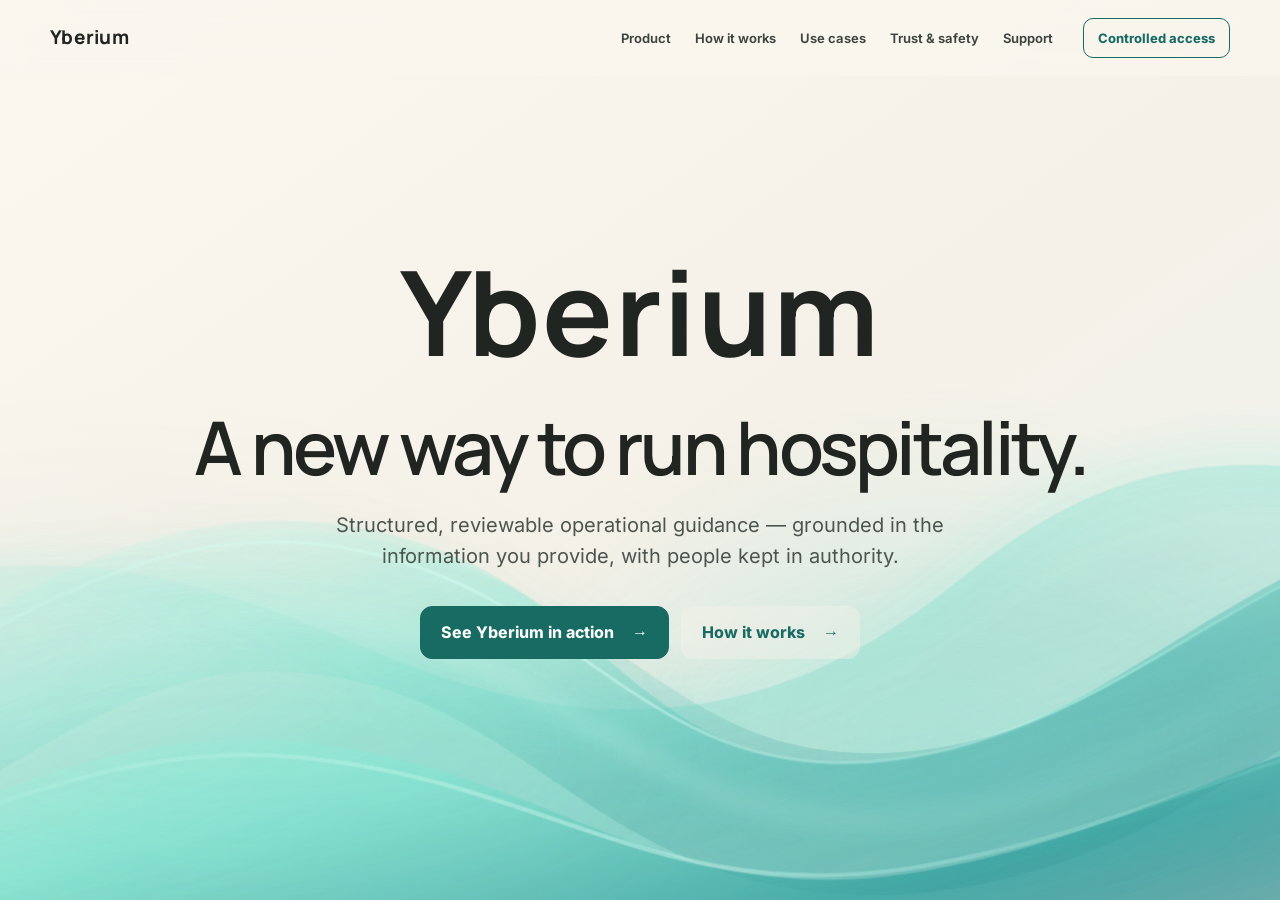
==== index.html @ 08ec5001 "design: finalize public branding and mobile waves" ====
<!DOCTYPE html>
<html lang="en-GB">
<head>
  <meta charset="utf-8">
  <meta name="viewport" content="width=device-width, initial-scale=1">
  <title>Yberium — A new way to run hospitality</title>
  <meta name="description" content="Yberium turns supported hospitality operational information into structured, reviewable guidance while keeping people in authority.">
  <meta name="theme-color" content="#F5F1E8">
  <meta name="robots" content="index,follow,max-image-preview:large">
  <link rel="canonical" href="https://yberium.com/">
  <meta property="og:title" content="Yberium — A new way to run hospitality">
  <meta property="og:description" content="Structured, reviewable hospitality operations guidance, bounded by evidence and human authority.">
  <meta property="og:type" content="website"><meta property="og:url" content="https://yberium.com/"><meta property="og:site_name" content="Yberium">
  <link rel="manifest" href="site.webmanifest">
  <link rel="stylesheet" href="assets/yberium-fonts.css?v=1.0">
  <link rel="stylesheet" href="assets/yberium-public.css?v=5.2">
  <script type="application/ld+json">{"@context":"https://schema.org","@type":"WebSite","name":"Yberium","url":"https://yberium.com/","description":"Hospitality operations intelligence and workforce control."}</script>
  <script type="module" src="/assets/public-waves.js?v=3.0"></script>
</head>
<body class="home-page">
  <a class="skip-link" href="#main">Skip to content</a>
  <div class="wave-field wave-field--home" aria-hidden="true"></div>
  <header class="site-header"><div class="shell nav-wrap">
    <a class="wordmark" href="/" aria-label="Yberium home">Yberium</a>
    <nav class="site-nav" aria-label="Primary navigation"><a href="/product/">Product</a><a href="/how-it-works/">How it works</a><a href="/use-cases/">Use cases</a><a href="/trust-and-safety/">Trust &amp; safety</a><a href="/support/">Support</a></nav><a class="nav-action" href="/early-access.html#pilot-form">Controlled access</a><details class="mobile-nav"><summary>Menu</summary><nav aria-label="Mobile navigation"><a href="/product/">Product</a><a href="/how-it-works/">How it works</a><a href="/use-cases/">Use cases</a><a href="/trust-and-safety/">Trust &amp; safety</a><a href="/support/">Support</a><a class="mobile-nav-action" href="/early-access.html#pilot-form">Controlled access</a></nav></details>
  </div></header>
  <main id="main" class="home-main"><section class="home-hero" aria-labelledby="hero-title">
    <p class="hero-brand" aria-hidden="true">Yberium</p>
    <h1 id="hero-title">A new way to run hospitality.</h1>
    <p class="hero-lead">Structured, reviewable operational guidance — grounded in the information you provide, with people kept in authority.</p>
    <div class="hero-actions"><a class="button primary" href="/product/">See Yberium in action <span aria-hidden="true">→</span></a><a class="button text-button" href="/how-it-works/">How it works <span aria-hidden="true">→</span></a></div>
  </section></main>
</body>
</html>
---- assets/yberium-fonts.css ----
@font-face {
  font-family: "Inter";
  font-style: normal;
  font-weight: 100 900;
  font-display: swap;
  src: url("fonts/inter-latin.woff2") format("woff2");
}

@font-face {
  font-family: "Manrope";
  font-style: normal;
  font-weight: 200 800;
  font-display: swap;
  src: url("fonts/manrope-latin.woff2") format("woff2");
}
---- assets/yberium-public.css ----
:root{--cream:#f5f1e8;--paper:#fffdf8;--charcoal:#202522;--muted:#626864;--teal:#176b63;--teal-dark:#0e4e49;--line:#d8d7cf;--soft:#e8eee9;--radius:22px;--shell:1180px}
*{box-sizing:border-box}html{scroll-behavior:smooth}body{margin:0;color:var(--charcoal);background:var(--cream);font-family:Inter,"Segoe UI",sans-serif;line-height:1.55}a{color:inherit;text-decoration:none}.shell{width:min(calc(100% - 48px),var(--shell));margin-inline:auto}.skip-link{position:fixed;z-index:50;top:8px;left:8px;padding:10px 14px;color:white;background:var(--charcoal);transform:translateY(-160%)}.skip-link:focus{transform:none}:focus-visible{outline:3px solid var(--teal);outline-offset:3px}.site-header{position:sticky;z-index:20;top:0;border-bottom:1px solid rgba(216,215,207,.9);background:rgba(245,241,232,.95);backdrop-filter:blur(12px)}.nav-wrap{min-height:76px;display:flex;align-items:center;gap:30px}.wordmark{font-family:Manrope,Inter,sans-serif;font-size:19px;font-weight:750;letter-spacing:.015em}.site-nav{margin-left:auto;display:flex;gap:24px;color:#3e4541;font-size:13px;font-weight:650}.site-nav a:hover,.card-grid a:hover{color:var(--teal)}.menu-link{display:none;margin-left:auto}.hero{display:grid;grid-template-columns:.9fr 1.1fr;gap:clamp(48px,7vw,96px);align-items:center;padding-block:clamp(72px,9vw,126px)}.eyebrow,.section-kicker,.panel-label{margin:0 0 20px;color:var(--teal);font-size:12px;font-weight:800;letter-spacing:.16em}.hero h1,.section h2,.final-cta h2{margin:0;font-family:Manrope,Inter,sans-serif;letter-spacing:-.045em;line-height:1.04}.hero h1{max-width:600px;font-size:clamp(52px,6.2vw,84px);font-weight:600}.hero-lead{max-width:600px;margin:28px 0;color:#4d5550;font-size:clamp(18px,2vw,22px)}.button{min-height:52px;display:inline-flex;align-items:center;justify-content:center;gap:18px;padding:13px 20px;border:1px solid var(--teal);border-radius:12px;font-weight:750}.button.primary{color:#fff;background:var(--teal)}.button.primary:hover{background:var(--teal-dark)}.button.secondary{width:100%;margin-top:18px;color:var(--teal);background:transparent}.boundary,.panel-boundary{color:var(--muted);font-size:12px}.boundary{margin:13px 0 0}.hub-panel{padding:30px;border:1px solid var(--line);border-radius:var(--radius);background:var(--paper);box-shadow:0 18px 50px rgba(32,37,34,.06)}.panel-head{display:flex;align-items:start;justify-content:space-between;gap:20px}.panel-head h2{margin:0;font:600 28px Manrope,Inter,sans-serif;letter-spacing:-.035em}.panel-label{margin-bottom:5px}.status{padding:6px 10px;border:1px solid #b8cec7;border-radius:999px;color:var(--teal);background:#edf5f1;font-size:11px;font-weight:750}.panel-boundary{margin:12px 0 22px;padding-bottom:20px;border-bottom:1px solid var(--line)}.stages{margin:0;padding:0;list-style:none}.stages li{display:grid;grid-template-columns:30px 1fr auto;gap:14px;align-items:start;padding:17px 0;border-bottom:1px solid var(--line)}.stages li>span{color:var(--teal);font-size:11px;font-weight:800}.stages h3{margin:0 0 3px;font-size:15px}.stages p{margin:0;color:var(--muted);font-size:12px}.stages strong{color:var(--teal);font-size:11px}.architecture{padding:62px 0;border-block:1px solid var(--line);background:var(--paper);text-align:center}.architecture-flow{display:grid;grid-template-columns:1fr auto 1fr auto 1fr;gap:25px;align-items:center}.architecture-flow article{padding:20px;border:1px solid var(--line);border-radius:16px;background:var(--cream)}.architecture-flow h3{margin:0 0 4px;font:600 21px Manrope,Inter,sans-serif}.architecture-flow p{margin:0;color:var(--muted);font-size:13px}.architecture-flow>span{color:var(--teal);font-size:24px}.invariant{margin:26px 0 0;font:600 clamp(22px,3vw,34px) Manrope,Inter,sans-serif;letter-spacing:-.035em}.section{padding-block:clamp(80px,9vw,118px)}.section-intro{max-width:650px;margin-bottom:42px}.section h2,.final-cta h2{font-size:clamp(36px,4.5vw,56px);font-weight:600}.section-intro>p:last-child,.final-cta p{color:var(--muted);font-size:18px}.card-grid{display:grid;gap:18px}.card-grid.three{grid-template-columns:repeat(3,1fr)}.card-grid.four{grid-template-columns:repeat(4,1fr)}.card-grid article{min-height:230px;padding:28px;border:1px solid var(--line);border-radius:18px;background:var(--paper)}.card-grid h3{margin:42px 0 10px;font:600 21px Manrope,Inter,sans-serif}.card-grid p{color:var(--muted)}.card-grid a{display:inline-block;margin-top:12px;color:var(--teal);font-weight:750}.card-number{margin:0!important;color:var(--teal)!important;font-size:12px;font-weight:800}.trust-section{border-block:1px solid var(--line);background:#ebe9e1}.trust-section .card-grid article{min-height:190px;background:transparent}.trust-section .card-grid h3{margin-top:5px}.final-cta{display:flex;align-items:center;justify-content:space-between;gap:50px}.final-cta>div{max-width:700px}.site-footer{padding:62px 0 28px;border-top:1px solid var(--line);background:var(--paper)}.footer-grid{display:flex;justify-content:space-between;gap:40px}.footer-grid p{max-width:430px;color:var(--muted)}.footer-grid nav{display:grid;grid-template-columns:repeat(2,auto);gap:10px 32px;font-size:14px}.footer-bottom{display:flex;justify-content:space-between;gap:30px;margin-top:44px;padding-top:22px;border-top:1px solid var(--line);color:var(--muted);font-size:12px}.visually-hidden{position:absolute;width:1px;height:1px;overflow:hidden;clip:rect(0 0 0 0)}
.sample-main{padding-block:72px}.sample-intro{max-width:760px}.sample-intro h1{margin:0;font:600 clamp(44px,6vw,70px)/1.05 Manrope,Inter,sans-serif;letter-spacing:-.05em}.sample-intro>p:not(.eyebrow){color:var(--muted);font-size:19px}.sample-note{margin:30px 0;padding:18px 20px;border:1px solid #b8cec7;border-radius:14px;background:#edf5f1}.brief-paper{margin-top:52px;padding:clamp(24px,5vw,58px);border:1px solid var(--line);border-radius:var(--radius);background:var(--paper)}.brief-head{display:flex;justify-content:space-between;gap:20px;padding-bottom:24px;border-bottom:1px solid var(--line)}.brief-head h2{margin:12px 0 3px;font:600 32px Manrope,Inter,sans-serif}.brief-meta{margin:0;color:var(--muted);font-size:13px}.brief-grid{display:grid;grid-template-columns:1fr 1fr;gap:18px;margin-top:24px}.brief-box{padding:24px;border:1px solid var(--line);border-radius:15px}.brief-box h3{margin:0 0 16px}.brief-list{margin:0;padding-left:20px}.brief-list li+li{margin-top:8px}.brief-rows{display:grid;gap:10px}.brief-row{display:grid;grid-template-columns:1.2fr 1fr 1fr;gap:10px;font-size:13px}.brief-row span{color:var(--muted)}.brief-alert{margin-bottom:9px;padding:10px;border-left:3px solid var(--teal);background:var(--soft);font-size:13px}
@media(max-width:900px){.site-nav{display:none}.menu-link{display:block}.hero{grid-template-columns:1fr;padding-block:70px}.card-grid.four{grid-template-columns:1fr 1fr}.card-grid.three{grid-template-columns:1fr}.final-cta{align-items:flex-start;flex-direction:column}.brief-grid{grid-template-columns:1fr}}@media(max-width:600px){.shell{width:min(calc(100% - 30px),var(--shell))}.hero h1{font-size:48px}.hero .button{width:100%}.hub-panel{padding:20px}.stages li{grid-template-columns:26px 1fr}.stages strong{grid-column:2}.architecture-flow{grid-template-columns:1fr}.architecture-flow>span{transform:rotate(90deg)}.card-grid.four{grid-template-columns:1fr}.footer-grid,.footer-bottom{flex-direction:column}.footer-grid nav{grid-template-columns:1fr}.brief-paper{padding:20px}.brief-head{flex-direction:column}.brief-row{grid-template-columns:1fr}.sample-main{padding-block:50px}}@media print{.site-header,.site-footer,.print-hidden{display:none}.sample-main{padding:0}.brief-paper{margin:0;border:0}}

/* Neutral compatibility shell for current supporting public pages. */
.header-inner,
.page-shell {
  width: min(calc(100% - 48px), var(--shell));
  margin-inline: auto;
}

.header-inner {
  min-height: 76px;
  display: flex;
  align-items: center;
  gap: 30px;
}

.header-inner .site-nav {
  margin-left: auto;
}

.header-actions,
.inline-actions {
  display: flex;
  flex-wrap: wrap;
  gap: 12px;
}

.button.quiet {
  border-color: transparent;
  background: transparent;
}

.subpage-main {
  padding-block: clamp(58px, 8vw, 100px);
}

.subpage-hero > h1,
.legacy-notice > h1 {
  max-width: 820px;
  margin: 0;
  font: 600 clamp(42px, 6vw, 68px)/1.05 Manrope, Inter, sans-serif;
  letter-spacing: -.05em;
}

.subpage-hero > p,
.legacy-notice > p {
  max-width: 780px;
  color: var(--muted);
  font-size: 18px;
}

.actions-top { margin-top: 26px; }
.actions-top-small { margin-top: 18px; }
.actions-centred { justify-content: center; }

.access-grid,
.feedback-grid {
  display: grid;
  grid-template-columns: repeat(2, minmax(0, 1fr));
  gap: 18px;
  margin-top: 42px;
}

.price-card,
.question-card,
.legal-note,
.legacy-notice {
  padding: 28px;
  border: 1px solid var(--line);
  border-radius: 18px;
  background: var(--paper);
}

.price-card h3,
.question-card h2 {
  margin-top: 8px;
  font-family: Manrope, Inter, sans-serif;
}

.price-card p,
.question-card p,
.footer-copy { color: var(--muted); }
.price-label { color: var(--teal); font-size: 12px; font-weight: 800; letter-spacing: .12em; text-transform: uppercase; }
.price { margin: 12px 0; font: 600 28px Manrope, Inter, sans-serif; }
.price-list,
.question-list { padding-left: 20px; }
.price-list li + li,
.question-list li + li { margin-top: 8px; }
.legal-note { display: flex; gap: 14px; margin-top: 24px; }
.legacy-notice { max-width: 800px; margin: 90px auto; text-align: center; }
.legacy-notice .wordmark { margin-bottom: 30px; }

@media (max-width: 900px) {
  .header-inner .site-nav,
  .header-actions { display: none; }
  .access-grid,
  .feedback-grid { grid-template-columns: 1fr; }
}

@media (max-width: 600px) {
  .header-inner,
  .page-shell { width: min(calc(100% - 30px), var(--shell)); }
  .inline-actions .button { width: 100%; }
  .price-card,
  .question-card,
  .legal-note,
  .legacy-notice { padding: 20px; }
}

/* Reusable rich wave-path atmosphere shared by every primary public page. */
html{overflow-x:hidden}body{position:relative;min-width:0;overflow-x:hidden;background:linear-gradient(145deg,#fbf8f0 0%,var(--cream) 54%,#edf4ef 100%)}body>main,body>footer{position:relative;z-index:1}.site-header{background:rgba(250,247,239,.78)}
.wave-field{--wave-back-x:0px;--wave-back-y:0px;--wave-middle-x:0px;--wave-middle-y:0px;--wave-front-x:0px;--wave-front-y:0px;position:fixed;z-index:0;inset:0;overflow:hidden;pointer-events:none;isolation:isolate;background:radial-gradient(ellipse at 72% 82%,rgba(69,205,187,.14),transparent 34%),radial-gradient(ellipse at 8% 96%,rgba(13,119,116,.08),transparent 39%)}
.wave-field::before,.wave-field::after{content:"";position:absolute;pointer-events:none}.wave-field::before{right:-12vw;bottom:-9vh;width:74vw;height:51vh;border-radius:50%;background:radial-gradient(ellipse,rgba(178,247,230,.22),rgba(47,177,162,.065) 43%,transparent 70%);filter:blur(36px);animation:atmosphere-breathe 17s ease-in-out infinite}.wave-field::after{left:-10vw;bottom:5vh;width:58vw;height:25vh;border-radius:50%;background:rgba(83,202,185,.065);filter:blur(62px);animation:haze-drift 21s ease-in-out infinite}
.wave-scene{position:absolute;inset:0;width:100%;height:100%;overflow:visible;opacity:.9;filter:saturate(1.04) drop-shadow(0 -12px 28px rgba(49,169,157,.07));transform:translateY(5%) scale(1.03);transform-origin:center 70%;transition:transform 500ms ease}.wave-path{transform-box:fill-box;transform-origin:center;will-change:transform}.wave-path--back{translate:var(--wave-back-x) var(--wave-back-y);animation:path-back 17s ease-in-out infinite}.wave-path--middle{translate:var(--wave-middle-x) var(--wave-middle-y);animation:path-middle 14s ease-in-out infinite}.wave-path--ribbon{translate:var(--wave-middle-x) var(--wave-middle-y);animation:path-ribbon 11.5s ease-in-out infinite}.wave-path--front{translate:var(--wave-front-x) var(--wave-front-y);animation:path-front 10s ease-in-out infinite}
.wave-field--subpage .wave-scene{transform:translateY(10%) scale(1.05)}.page-how-it-works .wave-scene,.page-trust-and-safety .wave-scene,.page-controlled-access .wave-scene{transform:translateY(10%) scaleX(-1.05) scaleY(1.05)}.page-product .wave-scene{filter:saturate(1.04) hue-rotate(-3deg) drop-shadow(0 -12px 28px rgba(49,169,157,.07))}.page-use-cases .wave-scene{filter:saturate(1.04) hue-rotate(4deg) drop-shadow(0 -12px 28px rgba(49,169,157,.07))}.page-trust-and-safety .wave-scene{filter:saturate(.94) drop-shadow(0 -12px 28px rgba(49,169,157,.07))}.page-support .wave-scene{filter:saturate(1.04) hue-rotate(-6deg) drop-shadow(0 -12px 28px rgba(49,169,157,.07))}
@keyframes atmosphere-breathe{0%,100%{transform:translate3d(2vw,1vh,0) scale(.98);opacity:.7}50%{transform:translate3d(-3vw,-2vh,0) scale(1.08);opacity:1}}
@keyframes haze-drift{0%,100%{transform:translate3d(-2vw,0,0)}50%{transform:translate3d(8vw,-2vh,0)}}
@keyframes path-back{0%,100%{transform:translate3d(-2.4%,1.2%,0) scale(1.03,.98)}50%{transform:translate3d(2.8%,-1.5%,0) scale(.99,1.04)}}
@keyframes path-middle{0%,100%{transform:translate3d(2.1%,.8%,0) scale(.99,1.01)}50%{transform:translate3d(-2.7%,-1.8%,0) scale(1.04,.97)}}
@keyframes path-ribbon{0%,100%{transform:translate3d(-1.7%,.8%,0) scale(1.02,.98)}50%{transform:translate3d(2.1%,-1.5%,0) scale(.99,1.04)}}
@keyframes path-front{0%,100%{transform:translate3d(-1.8%,.5%,0) scale(1.03,.99)}50%{transform:translate3d(2.2%,-1.4%,0) scale(.99,1.035)}}
.home-page{min-height:100svh}.home-page .site-header{position:relative;border:0}.home-main{min-height:calc(100svh - 76px);display:grid;place-items:center;padding:40px 24px 11vh}.home-hero{width:min(900px,100%);text-align:center}.hero-brand{margin:0 0 clamp(28px,5vh,52px);font:700 clamp(50px,9.2vw,118px)/.9 Manrope,Inter,sans-serif;letter-spacing:.012em}.home-hero h1{margin:0;font:600 clamp(40px,5.8vw,74px)/1.04 Manrope,Inter,sans-serif;letter-spacing:-.05em}.home-hero .hero-lead{max-width:680px;margin:24px auto 34px;font-size:clamp(16px,1.7vw,20px)}.hero-actions{display:flex;flex-wrap:wrap;justify-content:center;gap:12px}.text-button{border-color:transparent;color:var(--teal);background:rgba(245,241,232,.45)}
.content-main{min-height:70vh;padding-block:clamp(70px,9vw,126px)}.content-shell{display:grid;grid-template-columns:minmax(0,1.05fr) minmax(0,1fr);gap:clamp(50px,8vw,110px);align-items:start}.content-hero{position:sticky;top:130px}.content-hero h1{max-width:680px;margin:0;font:600 clamp(44px,5.5vw,72px)/1.04 Manrope,Inter,sans-serif;letter-spacing:-.05em}.content-hero>p:last-child{max-width:650px;color:var(--muted);font-size:19px}.content-grid{display:grid;grid-template-columns:1fr 1fr;gap:16px}.content-grid article{min-height:220px;padding:27px;border:1px solid rgba(216,215,207,.85);border-radius:18px;background:rgba(255,253,248,.78);backdrop-filter:blur(8px)}.content-grid span{color:var(--teal);font-size:11px;font-weight:800}.content-grid h2{margin:42px 0 10px;font:600 20px Manrope,Inter,sans-serif}.content-grid p{color:var(--muted);font-size:14px}.content-grid a{color:var(--teal);font-size:14px;font-weight:750}.footer-simple{display:flex;align-items:center;justify-content:space-between;gap:30px}.footer-simple nav{display:flex;flex-wrap:wrap;gap:24px;font-size:13px}
@media(max-width:900px){.home-main{padding-bottom:8vh}.content-shell{grid-template-columns:1fr}.content-hero{position:static}.content-grid{grid-template-columns:1fr 1fr}}
@media(max-width:600px){.wave-scene{transform:translateY(9%) scale(1.08)}.wave-field--subpage .wave-scene{transform:translateY(13%) scale(1.08)}.page-how-it-works .wave-scene,.page-trust-and-safety .wave-scene,.page-controlled-access .wave-scene{transform:translateY(13%) scaleX(-1.08) scaleY(1.08)}.nav-wrap{min-height:66px}.home-main{min-height:calc(100svh - 66px);padding:28px 20px 8vh}.hero-brand{font-size:clamp(43px,15vw,62px);letter-spacing:.01em}.home-hero h1{font-size:clamp(38px,11.7vw,52px)}.home-hero .hero-lead{margin-block:20px 26px;font-size:16px}.hero-actions{display:grid}.hero-actions .button{width:100%}.content-main{padding-block:58px}.content-grid{grid-template-columns:1fr}.content-grid article{min-height:190px}.footer-simple,.footer-bottom{align-items:flex-start;flex-direction:column}.footer-simple nav{flex-direction:column;gap:10px}}
@media(prefers-reduced-motion:reduce){html{scroll-behavior:auto}.wave-field::before,.wave-field::after,.wave-path{animation:none!important;transition:none!important;translate:0 0!important;will-change:auto}.wave-path--back{transform:translate3d(-1%,1%,0)}.wave-path--middle{transform:translate3d(1%,-1%,0)}.wave-path--ribbon{transform:none}.wave-path--front{transform:translate3d(-1%,0,0)}}

/* Complete public navigation */
.nav-action{flex:0 0 auto;padding:9px 14px;border:1px solid var(--teal);border-radius:10px;color:var(--teal);font-size:13px;font-weight:750}.nav-action:hover{color:#fff;background:var(--teal)}
.mobile-nav{display:none;position:relative;margin-left:auto}.mobile-nav summary{padding:9px 0;color:var(--teal);cursor:pointer;font-size:14px;font-weight:750;list-style:none}.mobile-nav summary::-webkit-details-marker{display:none}.mobile-nav summary::after{content:" +"}.mobile-nav[open] summary::after{content:" −"}.mobile-nav nav{position:absolute;z-index:30;top:calc(100% + 9px);right:0;width:min(310px,calc(100vw - 30px));display:grid;padding:12px;border:1px solid var(--line);border-radius:14px;background:var(--paper);box-shadow:0 18px 50px rgba(32,37,34,.14)}.mobile-nav nav a{padding:11px 12px;border-radius:8px;font-size:14px;font-weight:650}.mobile-nav nav a:hover,.mobile-nav nav a:focus-visible{color:var(--teal);background:var(--soft)}.mobile-nav .mobile-nav-action{margin-top:6px;color:#fff;background:var(--teal)}
.page-controlled-access .subpage-main{position:relative}.page-controlled-access .access-grid{grid-template-columns:repeat(3,minmax(0,1fr))}.page-controlled-access .pilot-form-panel{background:rgba(255,253,248,.88);backdrop-filter:blur(8px)}
@media(max-width:900px){.nav-wrap>.site-nav,.nav-wrap>.nav-action{display:none}.mobile-nav{display:block}.page-controlled-access .access-grid{grid-template-columns:1fr}}
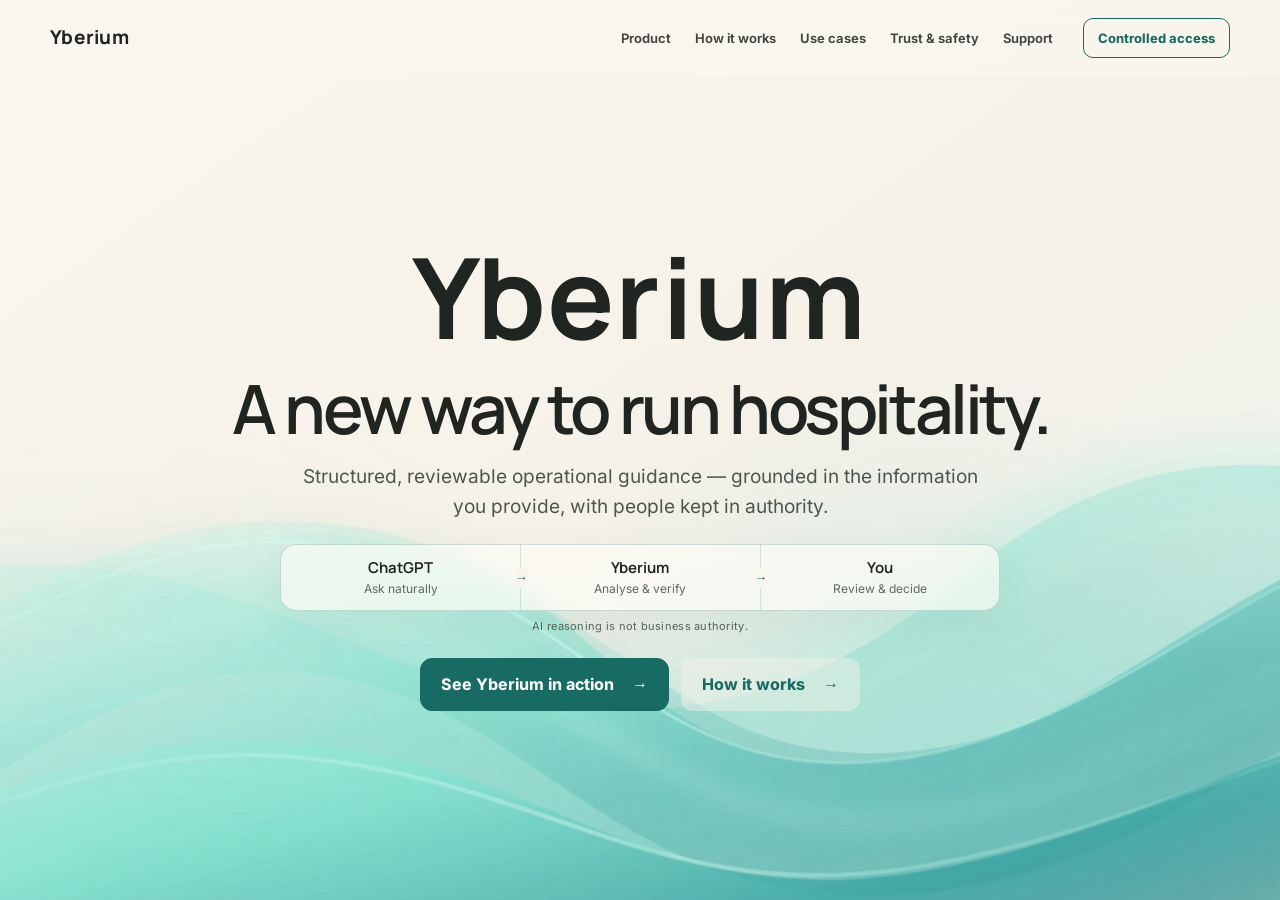
==== commit 52054fe3: "design: add homepage interaction rail and type hierarchy" ====
--- a/index.html
+++ b/index.html
@@ -13,7 +13,7 @@
   <meta property="og:type" content="website"><meta property="og:url" content="https://yberium.com/"><meta property="og:site_name" content="Yberium">
   <link rel="manifest" href="site.webmanifest">
   <link rel="stylesheet" href="assets/yberium-fonts.css?v=1.0">
-  <link rel="stylesheet" href="assets/yberium-public.css?v=5.2">
+  <link rel="stylesheet" href="assets/yberium-public.css?v=5.3">
   <script type="application/ld+json">{"@context":"https://schema.org","@type":"WebSite","name":"Yberium","url":"https://yberium.com/","description":"Hospitality operations intelligence and workforce control."}</script>
   <script type="module" src="/assets/public-waves.js?v=3.0"></script>
 </head>
@@ -28,7 +28,15 @@
     <p class="hero-brand" aria-hidden="true">Yberium</p>
     <h1 id="hero-title">A new way to run hospitality.</h1>
     <p class="hero-lead">Structured, reviewable operational guidance — grounded in the information you provide, with people kept in authority.</p>
+    <div class="interaction-rail" aria-label="How people work with Yberium">
+      <ol>
+        <li><strong>ChatGPT</strong><span>Ask naturally</span></li>
+        <li><strong>Yberium</strong><span>Analyse &amp; verify</span></li>
+        <li><strong>You</strong><span>Review &amp; decide</span></li>
+      </ol>
+      <p>AI reasoning is not business authority.</p>
+    </div>
     <div class="hero-actions"><a class="button primary" href="/product/">See Yberium in action <span aria-hidden="true">→</span></a><a class="button text-button" href="/how-it-works/">How it works <span aria-hidden="true">→</span></a></div>
   </section></main>
 </body>
-</html>+</html>
--- a/assets/yberium-public.css
+++ b/assets/yberium-public.css
@@ -122,14 +122,15 @@
 @keyframes path-middle{0%,100%{transform:translate3d(2.1%,.8%,0) scale(.99,1.01)}50%{transform:translate3d(-2.7%,-1.8%,0) scale(1.04,.97)}}
 @keyframes path-ribbon{0%,100%{transform:translate3d(-1.7%,.8%,0) scale(1.02,.98)}50%{transform:translate3d(2.1%,-1.5%,0) scale(.99,1.04)}}
 @keyframes path-front{0%,100%{transform:translate3d(-1.8%,.5%,0) scale(1.03,.99)}50%{transform:translate3d(2.2%,-1.4%,0) scale(.99,1.035)}}
-.home-page{min-height:100svh}.home-page .site-header{position:relative;border:0}.home-main{min-height:calc(100svh - 76px);display:grid;place-items:center;padding:40px 24px 11vh}.home-hero{width:min(900px,100%);text-align:center}.hero-brand{margin:0 0 clamp(28px,5vh,52px);font:700 clamp(50px,9.2vw,118px)/.9 Manrope,Inter,sans-serif;letter-spacing:.012em}.home-hero h1{margin:0;font:600 clamp(40px,5.8vw,74px)/1.04 Manrope,Inter,sans-serif;letter-spacing:-.05em}.home-hero .hero-lead{max-width:680px;margin:24px auto 34px;font-size:clamp(16px,1.7vw,20px)}.hero-actions{display:flex;flex-wrap:wrap;justify-content:center;gap:12px}.text-button{border-color:transparent;color:var(--teal);background:rgba(245,241,232,.45)}
-.content-main{min-height:70vh;padding-block:clamp(70px,9vw,126px)}.content-shell{display:grid;grid-template-columns:minmax(0,1.05fr) minmax(0,1fr);gap:clamp(50px,8vw,110px);align-items:start}.content-hero{position:sticky;top:130px}.content-hero h1{max-width:680px;margin:0;font:600 clamp(44px,5.5vw,72px)/1.04 Manrope,Inter,sans-serif;letter-spacing:-.05em}.content-hero>p:last-child{max-width:650px;color:var(--muted);font-size:19px}.content-grid{display:grid;grid-template-columns:1fr 1fr;gap:16px}.content-grid article{min-height:220px;padding:27px;border:1px solid rgba(216,215,207,.85);border-radius:18px;background:rgba(255,253,248,.78);backdrop-filter:blur(8px)}.content-grid span{color:var(--teal);font-size:11px;font-weight:800}.content-grid h2{margin:42px 0 10px;font:600 20px Manrope,Inter,sans-serif}.content-grid p{color:var(--muted);font-size:14px}.content-grid a{color:var(--teal);font-size:14px;font-weight:750}.footer-simple{display:flex;align-items:center;justify-content:space-between;gap:30px}.footer-simple nav{display:flex;flex-wrap:wrap;gap:24px;font-size:13px}
-@media(max-width:900px){.home-main{padding-bottom:8vh}.content-shell{grid-template-columns:1fr}.content-hero{position:static}.content-grid{grid-template-columns:1fr 1fr}}
-@media(max-width:600px){.wave-scene{transform:translateY(9%) scale(1.08)}.wave-field--subpage .wave-scene{transform:translateY(13%) scale(1.08)}.page-how-it-works .wave-scene,.page-trust-and-safety .wave-scene,.page-controlled-access .wave-scene{transform:translateY(13%) scaleX(-1.08) scaleY(1.08)}.nav-wrap{min-height:66px}.home-main{min-height:calc(100svh - 66px);padding:28px 20px 8vh}.hero-brand{font-size:clamp(43px,15vw,62px);letter-spacing:.01em}.home-hero h1{font-size:clamp(38px,11.7vw,52px)}.home-hero .hero-lead{margin-block:20px 26px;font-size:16px}.hero-actions{display:grid}.hero-actions .button{width:100%}.content-main{padding-block:58px}.content-grid{grid-template-columns:1fr}.content-grid article{min-height:190px}.footer-simple,.footer-bottom{align-items:flex-start;flex-direction:column}.footer-simple nav{flex-direction:column;gap:10px}}
+.home-page{min-height:100svh}.home-page .site-header{position:relative;border:0}.home-main{min-height:calc(100svh - 76px);display:grid;place-items:center;padding:clamp(24px,4vh,40px) 24px clamp(30px,6vh,64px)}.home-hero{width:min(900px,100%);text-align:center}.hero-brand{margin:0 0 clamp(16px,2.8vh,30px);font:700 clamp(50px,9.2vw,112px)/.9 Manrope,Inter,sans-serif;letter-spacing:.012em}.home-hero h1{margin:0;font:600 clamp(38px,5.4vw,68px)/1.04 Manrope,Inter,sans-serif;letter-spacing:-.05em}.home-hero .hero-lead{max-width:680px;margin:clamp(14px,2vh,22px) auto clamp(16px,2.5vh,24px);font-size:clamp(16px,1.6vw,19px)}.interaction-rail{width:min(720px,100%);margin:0 auto clamp(16px,2.5vh,24px)}.interaction-rail ol{display:grid;grid-template-columns:repeat(3,1fr);margin:0;padding:0;border:1px solid rgba(23,107,99,.22);border-radius:16px;background:rgba(255,253,248,.66);box-shadow:0 14px 40px rgba(24,96,88,.06);list-style:none;backdrop-filter:blur(9px)}.interaction-rail li{position:relative;display:grid;gap:2px;padding:12px 20px}.interaction-rail li+li{border-left:1px solid rgba(23,107,99,.16)}.interaction-rail li+li::before{content:"→";position:absolute;top:50%;left:0;color:var(--teal);background:rgba(248,246,238,.95);font-size:13px;transform:translate(-50%,-50%)}.interaction-rail strong{font:650 15px Manrope,Inter,sans-serif}.interaction-rail span{color:var(--muted);font-size:12px}.interaction-rail p{margin:7px 0 0;color:#59635e;font-size:11px;letter-spacing:.025em}.hero-actions{display:flex;flex-wrap:wrap;justify-content:center;gap:12px}.text-button{border-color:transparent;color:var(--teal);background:rgba(245,241,232,.45)}
+.content-main{min-height:70vh;padding-block:clamp(70px,9vw,126px)}.content-shell{display:grid;grid-template-columns:minmax(0,1.05fr) minmax(0,1fr);gap:clamp(50px,8vw,110px);align-items:start}.content-hero{position:sticky;top:130px}.content-hero h1{max-width:680px;margin:0;font:600 clamp(44px,5.5vw,72px)/1.04 Manrope,Inter,sans-serif;letter-spacing:-.05em}.content-hero>p:last-child{max-width:650px;color:var(--muted);font-size:19px}.content-grid{display:grid;grid-template-columns:1fr 1fr;gap:16px}.content-grid article{min-height:220px;padding:27px;border:1px solid rgba(216,215,207,.85);border-radius:18px;background:rgba(255,253,248,.78);backdrop-filter:blur(8px)}.content-grid span{color:var(--teal);font:650 24px Manrope,Inter,sans-serif;letter-spacing:-.035em}.content-grid h2{margin:24px 0 10px;font:650 23px/1.15 Manrope,Inter,sans-serif;letter-spacing:-.02em}.content-grid p{color:#545d58;font-size:16px;line-height:1.6}.content-grid a{color:var(--teal);font-size:14px;font-weight:750}.footer-simple{display:flex;align-items:center;justify-content:space-between;gap:30px}.footer-simple nav{display:flex;flex-wrap:wrap;gap:24px;font-size:13px}
+@media(max-width:900px){.home-main{padding-bottom:4vh}.content-shell{grid-template-columns:1fr}.content-hero{position:static}.content-grid{grid-template-columns:1fr 1fr}}
+@media(max-width:600px){.wave-scene{transform:translateY(9%) scale(1.08)}.wave-field--subpage .wave-scene{transform:translateY(13%) scale(1.08)}.page-how-it-works .wave-scene,.page-trust-and-safety .wave-scene,.page-controlled-access .wave-scene{transform:translateY(13%) scaleX(-1.08) scaleY(1.08)}.nav-wrap{min-height:66px}.home-main{min-height:calc(100svh - 66px);padding:clamp(14px,3vh,24px) 15px clamp(18px,4vh,34px)}.hero-brand{margin-bottom:clamp(10px,2vh,16px);font-size:clamp(42px,14vw,58px);letter-spacing:.01em}.home-hero h1{font-size:clamp(34px,10.6vw,48px)}.home-hero .hero-lead{margin-block:12px 14px;font-size:15px;line-height:1.45}.interaction-rail{margin-bottom:14px}.interaction-rail li{padding:9px 5px}.interaction-rail strong{font-size:12px}.interaction-rail span{font-size:10.5px;line-height:1.25}.interaction-rail p{margin-top:5px;font-size:10px}.hero-actions{display:grid}.hero-actions .button{width:100%}.content-main{padding-block:58px}.content-grid{grid-template-columns:1fr}.content-grid article{min-height:190px}.footer-simple,.footer-bottom{align-items:flex-start;flex-direction:column}.footer-simple nav{flex-direction:column;gap:10px}}
+@media(max-height:700px){.home-main{padding-block:14px 22px}.hero-brand{margin-bottom:12px;font-size:clamp(44px,8vw,82px)}.home-hero h1{font-size:clamp(34px,5vw,54px)}.home-hero .hero-lead{margin-block:10px 12px}.interaction-rail{margin-bottom:12px}.interaction-rail li{padding-block:8px}.hero-actions .button{min-height:46px;padding-block:9px}}
 @media(prefers-reduced-motion:reduce){html{scroll-behavior:auto}.wave-field::before,.wave-field::after,.wave-path{animation:none!important;transition:none!important;translate:0 0!important;will-change:auto}.wave-path--back{transform:translate3d(-1%,1%,0)}.wave-path--middle{transform:translate3d(1%,-1%,0)}.wave-path--ribbon{transform:none}.wave-path--front{transform:translate3d(-1%,0,0)}}
 
 /* Complete public navigation */
 .nav-action{flex:0 0 auto;padding:9px 14px;border:1px solid var(--teal);border-radius:10px;color:var(--teal);font-size:13px;font-weight:750}.nav-action:hover{color:#fff;background:var(--teal)}
 .mobile-nav{display:none;position:relative;margin-left:auto}.mobile-nav summary{padding:9px 0;color:var(--teal);cursor:pointer;font-size:14px;font-weight:750;list-style:none}.mobile-nav summary::-webkit-details-marker{display:none}.mobile-nav summary::after{content:" +"}.mobile-nav[open] summary::after{content:" −"}.mobile-nav nav{position:absolute;z-index:30;top:calc(100% + 9px);right:0;width:min(310px,calc(100vw - 30px));display:grid;padding:12px;border:1px solid var(--line);border-radius:14px;background:var(--paper);box-shadow:0 18px 50px rgba(32,37,34,.14)}.mobile-nav nav a{padding:11px 12px;border-radius:8px;font-size:14px;font-weight:650}.mobile-nav nav a:hover,.mobile-nav nav a:focus-visible{color:var(--teal);background:var(--soft)}.mobile-nav .mobile-nav-action{margin-top:6px;color:#fff;background:var(--teal)}
-.page-controlled-access .subpage-main{position:relative}.page-controlled-access .access-grid{grid-template-columns:repeat(3,minmax(0,1fr))}.page-controlled-access .pilot-form-panel{background:rgba(255,253,248,.88);backdrop-filter:blur(8px)}
+.page-controlled-access .subpage-main{position:relative}.page-controlled-access .access-grid{grid-template-columns:repeat(3,minmax(0,1fr))}.page-controlled-access .pilot-form-panel{background:rgba(255,253,248,.88);backdrop-filter:blur(8px)}.page-controlled-access .price-card h3{font-size:22px;line-height:1.25}.page-controlled-access .price-card p,.page-controlled-access .price-list{font-size:15px;line-height:1.65}
 @media(max-width:900px){.nav-wrap>.site-nav,.nav-wrap>.nav-action{display:none}.mobile-nav{display:block}.page-controlled-access .access-grid{grid-template-columns:1fr}}
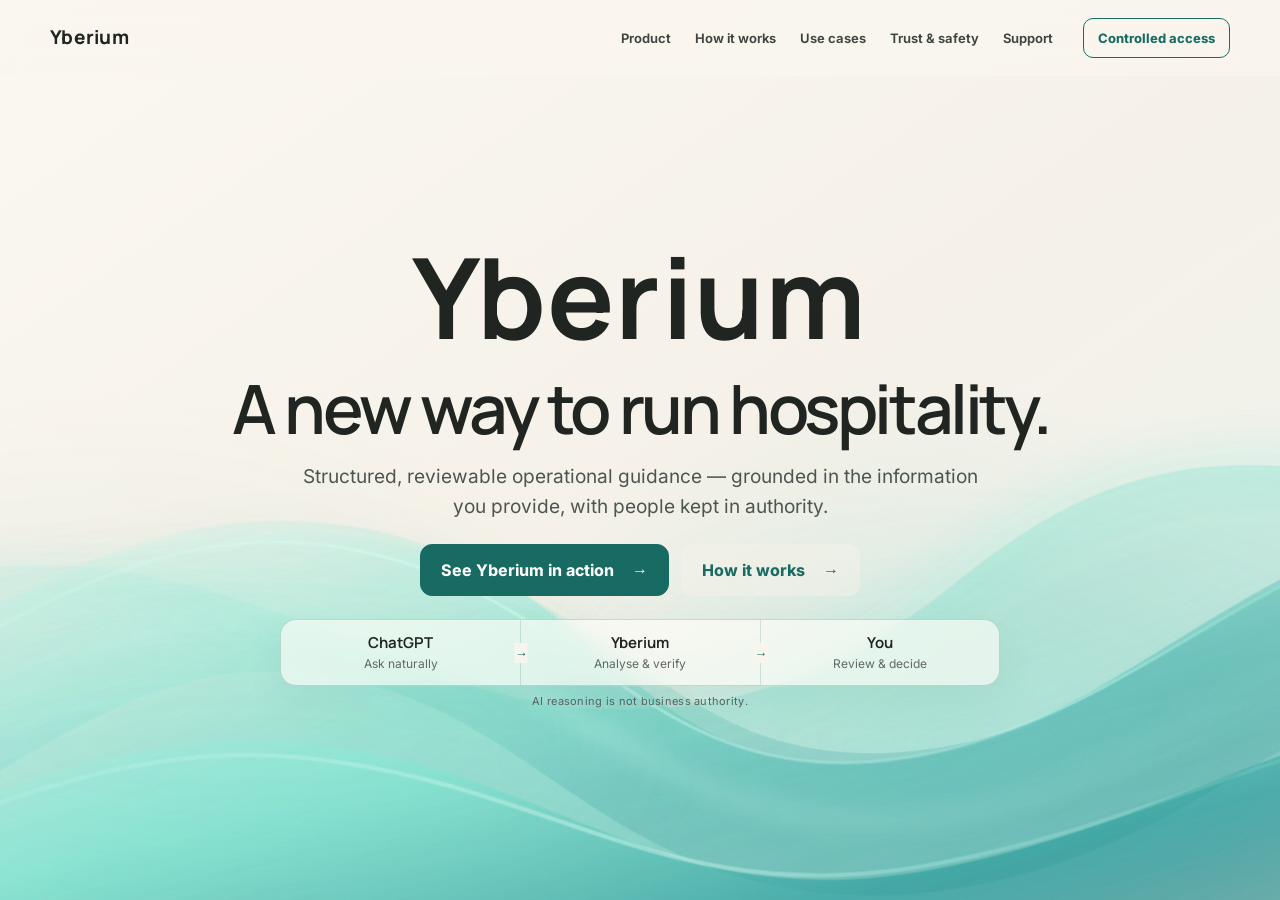
==== commit fbec01b3: "design: reorder homepage rail and scale step numerals" ====
--- a/index.html
+++ b/index.html
@@ -13,7 +13,7 @@
   <meta property="og:type" content="website"><meta property="og:url" content="https://yberium.com/"><meta property="og:site_name" content="Yberium">
   <link rel="manifest" href="site.webmanifest">
   <link rel="stylesheet" href="assets/yberium-fonts.css?v=1.0">
-  <link rel="stylesheet" href="assets/yberium-public.css?v=5.3">
+  <link rel="stylesheet" href="assets/yberium-public.css?v=5.4">
   <script type="application/ld+json">{"@context":"https://schema.org","@type":"WebSite","name":"Yberium","url":"https://yberium.com/","description":"Hospitality operations intelligence and workforce control."}</script>
   <script type="module" src="/assets/public-waves.js?v=3.0"></script>
 </head>
@@ -28,6 +28,7 @@
     <p class="hero-brand" aria-hidden="true">Yberium</p>
     <h1 id="hero-title">A new way to run hospitality.</h1>
     <p class="hero-lead">Structured, reviewable operational guidance — grounded in the information you provide, with people kept in authority.</p>
+    <div class="hero-actions"><a class="button primary" href="/product/">See Yberium in action <span aria-hidden="true">→</span></a><a class="button text-button" href="/how-it-works/">How it works <span aria-hidden="true">→</span></a></div>
     <div class="interaction-rail" aria-label="How people work with Yberium">
       <ol>
         <li><strong>ChatGPT</strong><span>Ask naturally</span></li>
@@ -36,7 +37,6 @@
       </ol>
       <p>AI reasoning is not business authority.</p>
     </div>
-    <div class="hero-actions"><a class="button primary" href="/product/">See Yberium in action <span aria-hidden="true">→</span></a><a class="button text-button" href="/how-it-works/">How it works <span aria-hidden="true">→</span></a></div>
   </section></main>
 </body>
 </html>
--- a/assets/yberium-public.css
+++ b/assets/yberium-public.css
@@ -122,11 +122,11 @@
 @keyframes path-middle{0%,100%{transform:translate3d(2.1%,.8%,0) scale(.99,1.01)}50%{transform:translate3d(-2.7%,-1.8%,0) scale(1.04,.97)}}
 @keyframes path-ribbon{0%,100%{transform:translate3d(-1.7%,.8%,0) scale(1.02,.98)}50%{transform:translate3d(2.1%,-1.5%,0) scale(.99,1.04)}}
 @keyframes path-front{0%,100%{transform:translate3d(-1.8%,.5%,0) scale(1.03,.99)}50%{transform:translate3d(2.2%,-1.4%,0) scale(.99,1.035)}}
-.home-page{min-height:100svh}.home-page .site-header{position:relative;border:0}.home-main{min-height:calc(100svh - 76px);display:grid;place-items:center;padding:clamp(24px,4vh,40px) 24px clamp(30px,6vh,64px)}.home-hero{width:min(900px,100%);text-align:center}.hero-brand{margin:0 0 clamp(16px,2.8vh,30px);font:700 clamp(50px,9.2vw,112px)/.9 Manrope,Inter,sans-serif;letter-spacing:.012em}.home-hero h1{margin:0;font:600 clamp(38px,5.4vw,68px)/1.04 Manrope,Inter,sans-serif;letter-spacing:-.05em}.home-hero .hero-lead{max-width:680px;margin:clamp(14px,2vh,22px) auto clamp(16px,2.5vh,24px);font-size:clamp(16px,1.6vw,19px)}.interaction-rail{width:min(720px,100%);margin:0 auto clamp(16px,2.5vh,24px)}.interaction-rail ol{display:grid;grid-template-columns:repeat(3,1fr);margin:0;padding:0;border:1px solid rgba(23,107,99,.22);border-radius:16px;background:rgba(255,253,248,.66);box-shadow:0 14px 40px rgba(24,96,88,.06);list-style:none;backdrop-filter:blur(9px)}.interaction-rail li{position:relative;display:grid;gap:2px;padding:12px 20px}.interaction-rail li+li{border-left:1px solid rgba(23,107,99,.16)}.interaction-rail li+li::before{content:"→";position:absolute;top:50%;left:0;color:var(--teal);background:rgba(248,246,238,.95);font-size:13px;transform:translate(-50%,-50%)}.interaction-rail strong{font:650 15px Manrope,Inter,sans-serif}.interaction-rail span{color:var(--muted);font-size:12px}.interaction-rail p{margin:7px 0 0;color:#59635e;font-size:11px;letter-spacing:.025em}.hero-actions{display:flex;flex-wrap:wrap;justify-content:center;gap:12px}.text-button{border-color:transparent;color:var(--teal);background:rgba(245,241,232,.45)}
-.content-main{min-height:70vh;padding-block:clamp(70px,9vw,126px)}.content-shell{display:grid;grid-template-columns:minmax(0,1.05fr) minmax(0,1fr);gap:clamp(50px,8vw,110px);align-items:start}.content-hero{position:sticky;top:130px}.content-hero h1{max-width:680px;margin:0;font:600 clamp(44px,5.5vw,72px)/1.04 Manrope,Inter,sans-serif;letter-spacing:-.05em}.content-hero>p:last-child{max-width:650px;color:var(--muted);font-size:19px}.content-grid{display:grid;grid-template-columns:1fr 1fr;gap:16px}.content-grid article{min-height:220px;padding:27px;border:1px solid rgba(216,215,207,.85);border-radius:18px;background:rgba(255,253,248,.78);backdrop-filter:blur(8px)}.content-grid span{color:var(--teal);font:650 24px Manrope,Inter,sans-serif;letter-spacing:-.035em}.content-grid h2{margin:24px 0 10px;font:650 23px/1.15 Manrope,Inter,sans-serif;letter-spacing:-.02em}.content-grid p{color:#545d58;font-size:16px;line-height:1.6}.content-grid a{color:var(--teal);font-size:14px;font-weight:750}.footer-simple{display:flex;align-items:center;justify-content:space-between;gap:30px}.footer-simple nav{display:flex;flex-wrap:wrap;gap:24px;font-size:13px}
+.home-page{min-height:100svh}.home-page .site-header{position:relative;border:0}.home-main{min-height:calc(100svh - 76px);display:grid;place-items:center;padding:clamp(24px,4vh,40px) 24px clamp(30px,6vh,64px)}.home-hero{width:min(900px,100%);text-align:center}.hero-brand{margin:0 0 clamp(16px,2.8vh,30px);font:700 clamp(50px,9.2vw,112px)/.9 Manrope,Inter,sans-serif;letter-spacing:.012em}.home-hero h1{margin:0;font:600 clamp(38px,5.4vw,68px)/1.04 Manrope,Inter,sans-serif;letter-spacing:-.05em}.home-hero .hero-lead{max-width:680px;margin:clamp(14px,2vh,22px) auto clamp(16px,2.5vh,24px);font-size:clamp(16px,1.6vw,19px)}.interaction-rail{width:min(720px,100%);margin:0 auto}.interaction-rail ol{display:grid;grid-template-columns:repeat(3,1fr);margin:0;padding:0;border:1px solid rgba(23,107,99,.22);border-radius:16px;background:rgba(255,253,248,.66);box-shadow:0 14px 40px rgba(24,96,88,.06);list-style:none;backdrop-filter:blur(9px)}.interaction-rail li{position:relative;display:grid;gap:2px;padding:12px 20px}.interaction-rail li+li{border-left:1px solid rgba(23,107,99,.16)}.interaction-rail li+li::before{content:"→";position:absolute;top:50%;left:0;color:var(--teal);background:rgba(248,246,238,.95);font-size:13px;transform:translate(-50%,-50%)}.interaction-rail strong{font:650 15px Manrope,Inter,sans-serif}.interaction-rail span{color:var(--muted);font-size:12px}.interaction-rail p{margin:7px 0 0;color:#59635e;font-size:11px;letter-spacing:.025em}.hero-actions{display:flex;flex-wrap:wrap;justify-content:center;gap:12px;margin-bottom:clamp(16px,2.5vh,24px)}.text-button{border-color:transparent;color:var(--teal);background:rgba(245,241,232,.45)}
+.content-main{min-height:70vh;padding-block:clamp(70px,9vw,126px)}.content-shell{display:grid;grid-template-columns:minmax(0,1.05fr) minmax(0,1fr);gap:clamp(50px,8vw,110px);align-items:start}.content-hero{position:sticky;top:130px}.content-hero h1{max-width:680px;margin:0;font:600 clamp(44px,5.5vw,72px)/1.04 Manrope,Inter,sans-serif;letter-spacing:-.05em}.content-hero>p:last-child{max-width:650px;color:var(--muted);font-size:19px}.content-grid{display:grid;grid-template-columns:1fr 1fr;gap:16px}.content-grid article{min-height:220px;padding:27px;border:1px solid rgba(216,215,207,.85);border-radius:18px;background:rgba(255,253,248,.78);backdrop-filter:blur(8px)}.content-grid span{color:var(--teal);font:650 clamp(32px,3vw,40px) Manrope,Inter,sans-serif;letter-spacing:-.035em}.content-grid h2{margin:24px 0 10px;font:650 23px/1.15 Manrope,Inter,sans-serif;letter-spacing:-.02em}.content-grid p{color:#545d58;font-size:16px;line-height:1.6}.content-grid a{color:var(--teal);font-size:14px;font-weight:750}.footer-simple{display:flex;align-items:center;justify-content:space-between;gap:30px}.footer-simple nav{display:flex;flex-wrap:wrap;gap:24px;font-size:13px}
 @media(max-width:900px){.home-main{padding-bottom:4vh}.content-shell{grid-template-columns:1fr}.content-hero{position:static}.content-grid{grid-template-columns:1fr 1fr}}
-@media(max-width:600px){.wave-scene{transform:translateY(9%) scale(1.08)}.wave-field--subpage .wave-scene{transform:translateY(13%) scale(1.08)}.page-how-it-works .wave-scene,.page-trust-and-safety .wave-scene,.page-controlled-access .wave-scene{transform:translateY(13%) scaleX(-1.08) scaleY(1.08)}.nav-wrap{min-height:66px}.home-main{min-height:calc(100svh - 66px);padding:clamp(14px,3vh,24px) 15px clamp(18px,4vh,34px)}.hero-brand{margin-bottom:clamp(10px,2vh,16px);font-size:clamp(42px,14vw,58px);letter-spacing:.01em}.home-hero h1{font-size:clamp(34px,10.6vw,48px)}.home-hero .hero-lead{margin-block:12px 14px;font-size:15px;line-height:1.45}.interaction-rail{margin-bottom:14px}.interaction-rail li{padding:9px 5px}.interaction-rail strong{font-size:12px}.interaction-rail span{font-size:10.5px;line-height:1.25}.interaction-rail p{margin-top:5px;font-size:10px}.hero-actions{display:grid}.hero-actions .button{width:100%}.content-main{padding-block:58px}.content-grid{grid-template-columns:1fr}.content-grid article{min-height:190px}.footer-simple,.footer-bottom{align-items:flex-start;flex-direction:column}.footer-simple nav{flex-direction:column;gap:10px}}
-@media(max-height:700px){.home-main{padding-block:14px 22px}.hero-brand{margin-bottom:12px;font-size:clamp(44px,8vw,82px)}.home-hero h1{font-size:clamp(34px,5vw,54px)}.home-hero .hero-lead{margin-block:10px 12px}.interaction-rail{margin-bottom:12px}.interaction-rail li{padding-block:8px}.hero-actions .button{min-height:46px;padding-block:9px}}
+@media(max-width:600px){.wave-scene{transform:translateY(9%) scale(1.08)}.wave-field--subpage .wave-scene{transform:translateY(13%) scale(1.08)}.page-how-it-works .wave-scene,.page-trust-and-safety .wave-scene,.page-controlled-access .wave-scene{transform:translateY(13%) scaleX(-1.08) scaleY(1.08)}.nav-wrap{min-height:66px}.home-main{min-height:calc(100svh - 66px);padding:clamp(14px,3vh,24px) 15px clamp(18px,4vh,34px)}.hero-brand{margin-bottom:clamp(10px,2vh,16px);font-size:clamp(42px,14vw,58px);letter-spacing:.01em}.home-hero h1{font-size:clamp(34px,10.6vw,48px)}.home-hero .hero-lead{margin-block:12px 14px;font-size:15px;line-height:1.45}.interaction-rail{margin-bottom:0}.interaction-rail li{padding:9px 5px}.interaction-rail strong{font-size:12px}.interaction-rail span{font-size:10.5px;line-height:1.25}.interaction-rail p{margin-top:5px;font-size:10px}.hero-actions{display:grid;margin-bottom:14px}.hero-actions .button{width:100%}.content-main{padding-block:58px}.content-grid{grid-template-columns:1fr}.content-grid article{min-height:190px}.content-grid span{font-size:28px}.footer-simple,.footer-bottom{align-items:flex-start;flex-direction:column}.footer-simple nav{flex-direction:column;gap:10px}}
+@media(max-height:700px){.home-main{padding-block:14px 22px}.hero-brand{margin-bottom:12px;font-size:clamp(44px,8vw,82px)}.home-hero h1{font-size:clamp(34px,5vw,54px)}.home-hero .hero-lead{margin-block:10px 12px}.hero-actions{margin-bottom:12px}.interaction-rail li{padding-block:8px}.hero-actions .button{min-height:46px;padding-block:9px}}
 @media(prefers-reduced-motion:reduce){html{scroll-behavior:auto}.wave-field::before,.wave-field::after,.wave-path{animation:none!important;transition:none!important;translate:0 0!important;will-change:auto}.wave-path--back{transform:translate3d(-1%,1%,0)}.wave-path--middle{transform:translate3d(1%,-1%,0)}.wave-path--ribbon{transform:none}.wave-path--front{transform:translate3d(-1%,0,0)}}
 
 /* Complete public navigation */
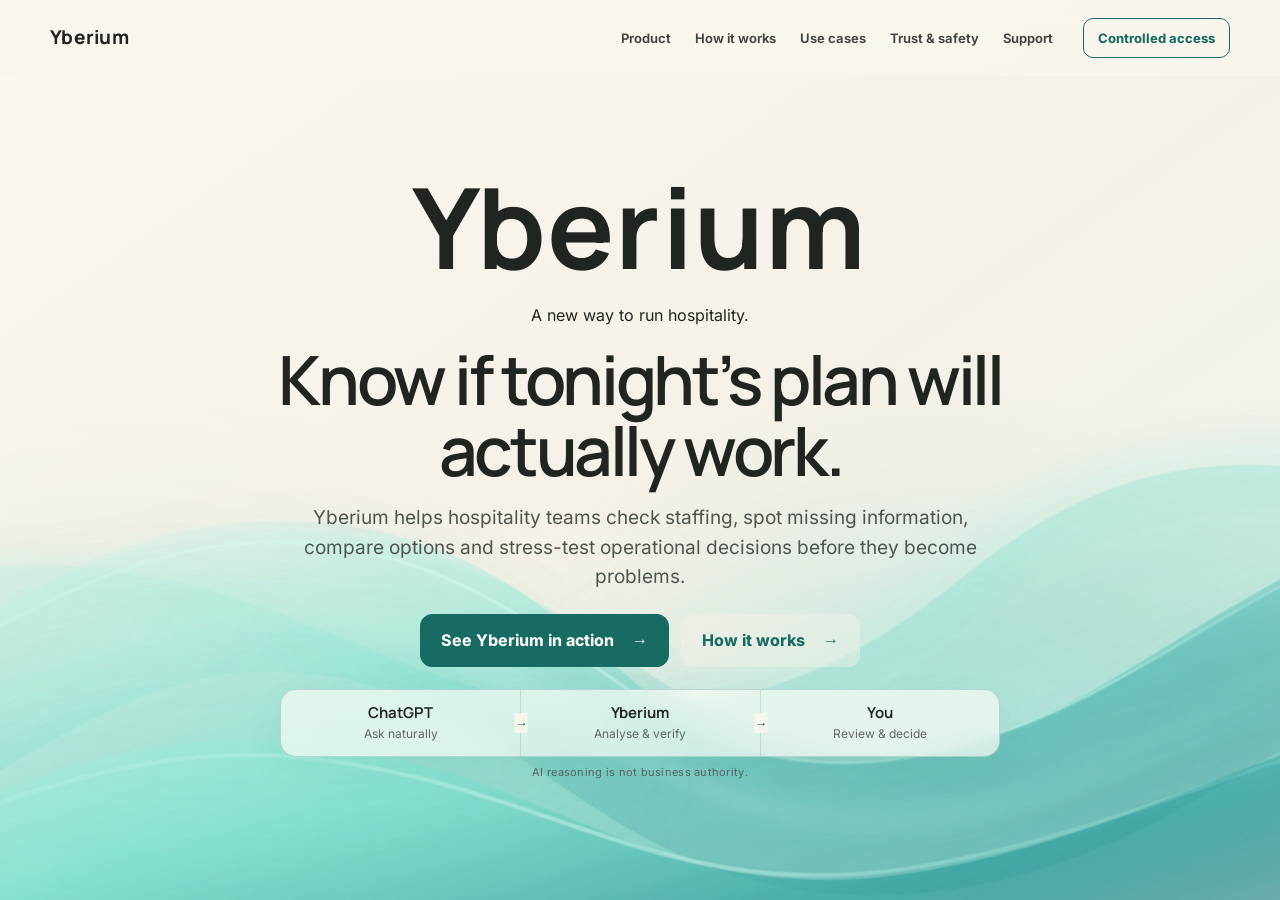
==== commit f86549ad: "design: sharpen homepage problem-first message" ====
--- a/index.html
+++ b/index.html
@@ -3,17 +3,17 @@
 <head>
   <meta charset="utf-8">
   <meta name="viewport" content="width=device-width, initial-scale=1">
-  <title>Yberium — A new way to run hospitality</title>
-  <meta name="description" content="Yberium turns supported hospitality operational information into structured, reviewable guidance while keeping people in authority.">
+  <title>Yberium — Hospitality operations intelligence and workforce control</title>
+  <meta name="description" content="Yberium helps hospitality teams check staffing, identify missing evidence, compare workforce options and stress-test operational plans while keeping people in authority.">
   <meta name="theme-color" content="#F5F1E8">
   <meta name="robots" content="index,follow,max-image-preview:large">
   <link rel="canonical" href="https://yberium.com/">
-  <meta property="og:title" content="Yberium — A new way to run hospitality">
-  <meta property="og:description" content="Structured, reviewable hospitality operations guidance, bounded by evidence and human authority.">
+  <meta property="og:title" content="Yberium — Hospitality operations intelligence and workforce control">
+  <meta property="og:description" content="Check staffing, spot missing information, compare options and stress-test workforce decisions before they become operational problems.">
   <meta property="og:type" content="website"><meta property="og:url" content="https://yberium.com/"><meta property="og:site_name" content="Yberium">
   <link rel="manifest" href="site.webmanifest">
   <link rel="stylesheet" href="assets/yberium-fonts.css?v=1.0">
-  <link rel="stylesheet" href="assets/yberium-public.css?v=5.4">
+  <link rel="stylesheet" href="assets/yberium-public.css?v=5.5">
   <script type="application/ld+json">{"@context":"https://schema.org","@type":"WebSite","name":"Yberium","url":"https://yberium.com/","description":"Hospitality operations intelligence and workforce control."}</script>
   <script type="module" src="/assets/public-waves.js?v=3.0"></script>
 </head>
@@ -26,8 +26,9 @@
   </div></header>
   <main id="main" class="home-main"><section class="home-hero" aria-labelledby="hero-title">
     <p class="hero-brand" aria-hidden="true">Yberium</p>
-    <h1 id="hero-title">A new way to run hospitality.</h1>
-    <p class="hero-lead">Structured, reviewable operational guidance — grounded in the information you provide, with people kept in authority.</p>
+    <p class="home-kicker">A new way to run hospitality.</p>
+    <h1 id="hero-title">Know if tonight’s plan will actually work.</h1>
+    <p class="hero-lead">Yberium helps hospitality teams check staffing, spot missing information, compare options and stress-test operational decisions before they become problems.</p>
     <div class="hero-actions"><a class="button primary" href="/product/">See Yberium in action <span aria-hidden="true">→</span></a><a class="button text-button" href="/how-it-works/">How it works <span aria-hidden="true">→</span></a></div>
     <div class="interaction-rail" aria-label="How people work with Yberium">
       <ol>
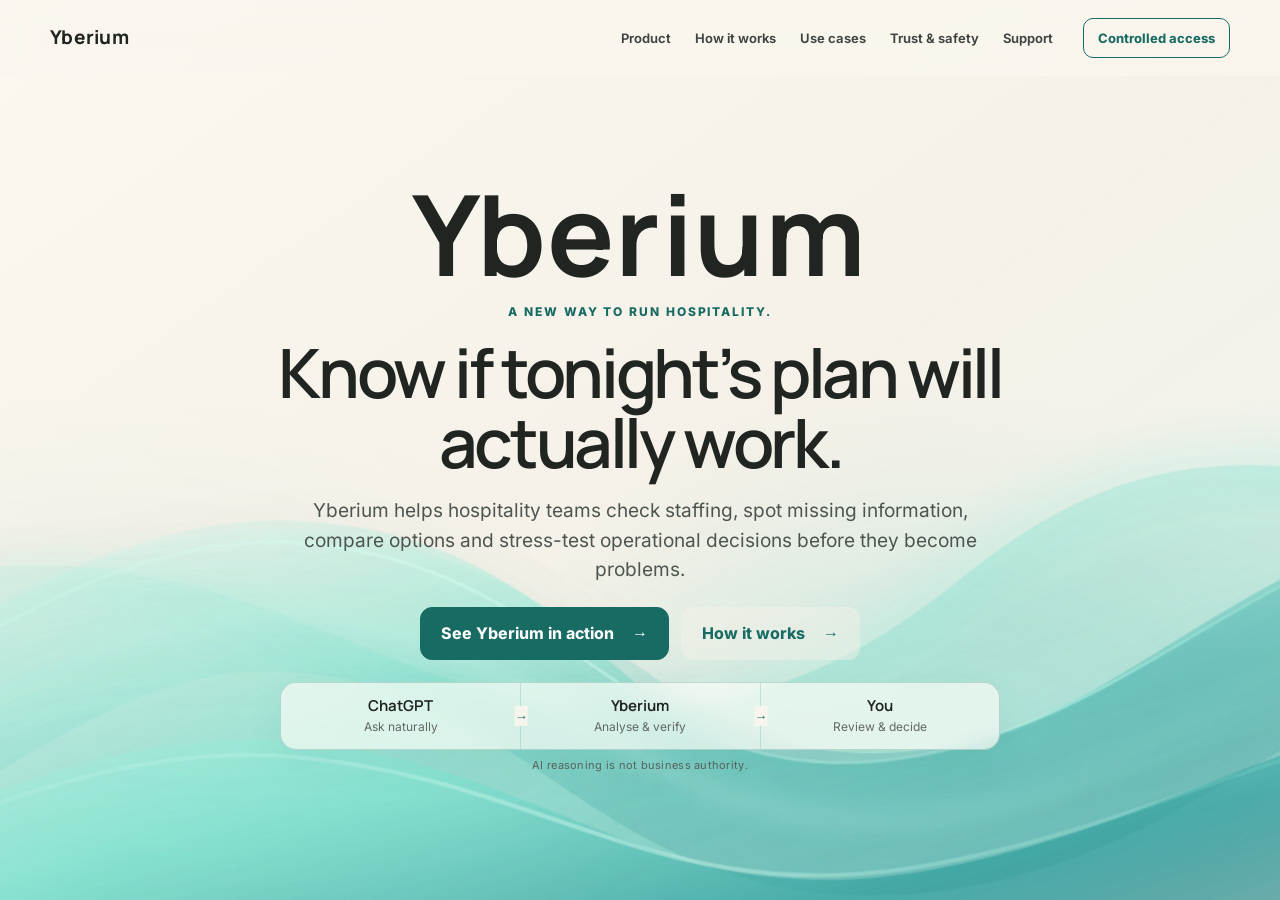
==== commit fd3b1a13: "seo: declare Yberium favicon" ====
--- a/index.html
+++ b/index.html
@@ -3,6 +3,7 @@
 <head>
   <meta charset="utf-8">
   <meta name="viewport" content="width=device-width, initial-scale=1">
+  <link rel="icon" href="/favicon.svg" type="image/svg+xml">
   <title>Yberium — Hospitality operations intelligence and workforce control</title>
   <meta name="description" content="Yberium helps hospitality teams check staffing, identify missing evidence, compare workforce options and stress-test operational plans while keeping people in authority.">
   <meta name="theme-color" content="#F5F1E8">
--- a/assets/yberium-public.css
+++ b/assets/yberium-public.css
@@ -122,10 +122,10 @@
 @keyframes path-middle{0%,100%{transform:translate3d(2.1%,.8%,0) scale(.99,1.01)}50%{transform:translate3d(-2.7%,-1.8%,0) scale(1.04,.97)}}
 @keyframes path-ribbon{0%,100%{transform:translate3d(-1.7%,.8%,0) scale(1.02,.98)}50%{transform:translate3d(2.1%,-1.5%,0) scale(.99,1.04)}}
 @keyframes path-front{0%,100%{transform:translate3d(-1.8%,.5%,0) scale(1.03,.99)}50%{transform:translate3d(2.2%,-1.4%,0) scale(.99,1.035)}}
-.home-page{min-height:100svh}.home-page .site-header{position:relative;border:0}.home-main{min-height:calc(100svh - 76px);display:grid;place-items:center;padding:clamp(24px,4vh,40px) 24px clamp(30px,6vh,64px)}.home-hero{width:min(900px,100%);text-align:center}.hero-brand{margin:0 0 clamp(16px,2.8vh,30px);font:700 clamp(50px,9.2vw,112px)/.9 Manrope,Inter,sans-serif;letter-spacing:.012em}.home-hero h1{margin:0;font:600 clamp(38px,5.4vw,68px)/1.04 Manrope,Inter,sans-serif;letter-spacing:-.05em}.home-hero .hero-lead{max-width:680px;margin:clamp(14px,2vh,22px) auto clamp(16px,2.5vh,24px);font-size:clamp(16px,1.6vw,19px)}.interaction-rail{width:min(720px,100%);margin:0 auto}.interaction-rail ol{display:grid;grid-template-columns:repeat(3,1fr);margin:0;padding:0;border:1px solid rgba(23,107,99,.22);border-radius:16px;background:rgba(255,253,248,.66);box-shadow:0 14px 40px rgba(24,96,88,.06);list-style:none;backdrop-filter:blur(9px)}.interaction-rail li{position:relative;display:grid;gap:2px;padding:12px 20px}.interaction-rail li+li{border-left:1px solid rgba(23,107,99,.16)}.interaction-rail li+li::before{content:"→";position:absolute;top:50%;left:0;color:var(--teal);background:rgba(248,246,238,.95);font-size:13px;transform:translate(-50%,-50%)}.interaction-rail strong{font:650 15px Manrope,Inter,sans-serif}.interaction-rail span{color:var(--muted);font-size:12px}.interaction-rail p{margin:7px 0 0;color:#59635e;font-size:11px;letter-spacing:.025em}.hero-actions{display:flex;flex-wrap:wrap;justify-content:center;gap:12px;margin-bottom:clamp(16px,2.5vh,24px)}.text-button{border-color:transparent;color:var(--teal);background:rgba(245,241,232,.45)}
-.content-main{min-height:70vh;padding-block:clamp(70px,9vw,126px)}.content-shell{display:grid;grid-template-columns:minmax(0,1.05fr) minmax(0,1fr);gap:clamp(50px,8vw,110px);align-items:start}.content-hero{position:sticky;top:130px}.content-hero h1{max-width:680px;margin:0;font:600 clamp(44px,5.5vw,72px)/1.04 Manrope,Inter,sans-serif;letter-spacing:-.05em}.content-hero>p:last-child{max-width:650px;color:var(--muted);font-size:19px}.content-grid{display:grid;grid-template-columns:1fr 1fr;gap:16px}.content-grid article{min-height:220px;padding:27px;border:1px solid rgba(216,215,207,.85);border-radius:18px;background:rgba(255,253,248,.78);backdrop-filter:blur(8px)}.content-grid span{color:var(--teal);font:650 clamp(32px,3vw,40px) Manrope,Inter,sans-serif;letter-spacing:-.035em}.content-grid h2{margin:24px 0 10px;font:650 23px/1.15 Manrope,Inter,sans-serif;letter-spacing:-.02em}.content-grid p{color:#545d58;font-size:16px;line-height:1.6}.content-grid a{color:var(--teal);font-size:14px;font-weight:750}.footer-simple{display:flex;align-items:center;justify-content:space-between;gap:30px}.footer-simple nav{display:flex;flex-wrap:wrap;gap:24px;font-size:13px}
-@media(max-width:900px){.home-main{padding-bottom:4vh}.content-shell{grid-template-columns:1fr}.content-hero{position:static}.content-grid{grid-template-columns:1fr 1fr}}
-@media(max-width:600px){.wave-scene{transform:translateY(9%) scale(1.08)}.wave-field--subpage .wave-scene{transform:translateY(13%) scale(1.08)}.page-how-it-works .wave-scene,.page-trust-and-safety .wave-scene,.page-controlled-access .wave-scene{transform:translateY(13%) scaleX(-1.08) scaleY(1.08)}.nav-wrap{min-height:66px}.home-main{min-height:calc(100svh - 66px);padding:clamp(14px,3vh,24px) 15px clamp(18px,4vh,34px)}.hero-brand{margin-bottom:clamp(10px,2vh,16px);font-size:clamp(42px,14vw,58px);letter-spacing:.01em}.home-hero h1{font-size:clamp(34px,10.6vw,48px)}.home-hero .hero-lead{margin-block:12px 14px;font-size:15px;line-height:1.45}.interaction-rail{margin-bottom:0}.interaction-rail li{padding:9px 5px}.interaction-rail strong{font-size:12px}.interaction-rail span{font-size:10.5px;line-height:1.25}.interaction-rail p{margin-top:5px;font-size:10px}.hero-actions{display:grid;margin-bottom:14px}.hero-actions .button{width:100%}.content-main{padding-block:58px}.content-grid{grid-template-columns:1fr}.content-grid article{min-height:190px}.content-grid span{font-size:28px}.footer-simple,.footer-bottom{align-items:flex-start;flex-direction:column}.footer-simple nav{flex-direction:column;gap:10px}}
+.home-page{min-height:100svh}.home-page .site-header{position:relative;border:0}.home-main{min-height:calc(100svh - 76px);display:grid;place-items:center;padding:clamp(24px,4vh,40px) 24px clamp(30px,6vh,64px)}.home-hero{width:min(900px,100%);text-align:center}.hero-brand{margin:0 0 clamp(12px,2vh,22px);font:700 clamp(50px,9.2vw,112px)/.9 Manrope,Inter,sans-serif;letter-spacing:.012em}.home-kicker{margin:0 0 clamp(12px,1.7vh,18px);color:var(--teal);font-size:12px;font-weight:800;letter-spacing:.16em;text-transform:uppercase}.home-hero h1{margin:0;font:600 clamp(38px,5.4vw,68px)/1.04 Manrope,Inter,sans-serif;letter-spacing:-.05em}.home-hero .hero-lead{max-width:680px;margin:clamp(14px,2vh,22px) auto clamp(16px,2.5vh,24px);font-size:clamp(16px,1.6vw,19px)}.interaction-rail{width:min(720px,100%);margin:0 auto}.interaction-rail ol{display:grid;grid-template-columns:repeat(3,1fr);margin:0;padding:0;border:1px solid rgba(23,107,99,.22);border-radius:16px;background:rgba(255,253,248,.66);box-shadow:0 14px 40px rgba(24,96,88,.06);list-style:none;backdrop-filter:blur(9px)}.interaction-rail li{position:relative;display:grid;gap:2px;padding:12px 20px}.interaction-rail li+li{border-left:1px solid rgba(23,107,99,.16)}.interaction-rail li+li::before{content:"→";position:absolute;top:50%;left:0;color:var(--teal);background:rgba(248,246,238,.95);font-size:13px;transform:translate(-50%,-50%)}.interaction-rail strong{font:650 15px Manrope,Inter,sans-serif}.interaction-rail span{color:var(--muted);font-size:12px}.interaction-rail p{margin:7px 0 0;color:#59635e;font-size:11px;letter-spacing:.025em}.hero-actions{display:flex;flex-wrap:wrap;justify-content:center;gap:12px;margin-bottom:clamp(16px,2.5vh,24px)}.text-button{border-color:transparent;color:var(--teal);background:rgba(245,241,232,.45)}
+.content-main{min-height:70vh;padding-block:clamp(72px,9vw,122px)}.content-shell{max-width:940px;margin-inline:auto}.content-hero{max-width:820px;margin:0 auto clamp(48px,7vw,76px);text-align:center}.content-hero .eyebrow{margin-bottom:16px}.content-hero h1{max-width:800px;margin:0 auto;font:600 clamp(44px,5.5vw,72px)/1.04 Manrope,Inter,sans-serif;letter-spacing:-.05em}.content-hero>p:last-child{max-width:700px;margin:20px auto 0;color:var(--muted);font-size:19px}.content-grid{max-width:820px;margin:0 auto;display:grid;grid-template-columns:1fr;gap:0;text-align:center}.content-grid article{min-height:0;padding:30px 18px 34px;border:0;border-top:1px solid rgba(23,107,99,.20);border-radius:0;background:transparent;backdrop-filter:none}.content-grid article:last-child{border-bottom:1px solid rgba(23,107,99,.20)}.content-grid span{width:30px;height:30px;display:inline-flex;align-items:center;justify-content:center;border:1px solid rgba(23,107,99,.28);border-radius:999px;color:var(--teal);background:rgba(255,253,248,.58);font:800 10px Manrope,Inter,sans-serif;letter-spacing:.08em}.content-grid h2{max-width:680px;margin:14px auto 9px;font:650 clamp(23px,2.5vw,29px)/1.15 Manrope,Inter,sans-serif;letter-spacing:-.025em}.content-grid p{max-width:680px;margin:0 auto;color:#545d58;font-size:16px;line-height:1.65}.content-grid a{display:inline-block;margin-top:14px;color:var(--teal);font-size:14px;font-weight:750}.footer-simple{display:flex;align-items:center;justify-content:space-between;gap:30px}.footer-simple nav{display:flex;flex-wrap:wrap;gap:24px;font-size:13px}
+@media(max-width:900px){.home-main{padding-bottom:4vh}.content-shell{max-width:860px}.content-grid{grid-template-columns:1fr}}
+@media(max-width:600px){.wave-scene{transform:translateY(9%) scale(1.08)}.wave-field--subpage .wave-scene{transform:translateY(13%) scale(1.08)}.page-how-it-works .wave-scene,.page-trust-and-safety .wave-scene,.page-controlled-access .wave-scene{transform:translateY(13%) scaleX(-1.08) scaleY(1.08)}.nav-wrap{min-height:66px}.home-main{min-height:calc(100svh - 66px);padding:clamp(14px,3vh,24px) 15px clamp(18px,4vh,34px)}.hero-brand{margin-bottom:10px;font-size:clamp(42px,14vw,58px);letter-spacing:.01em}.home-kicker{margin-bottom:10px;font-size:10px;letter-spacing:.14em}.home-hero h1{font-size:clamp(34px,10.6vw,48px)}.home-hero .hero-lead{margin-block:12px 14px;font-size:15px;line-height:1.45}.interaction-rail{margin-bottom:0}.interaction-rail li{padding:9px 5px}.interaction-rail strong{font-size:12px}.interaction-rail span{font-size:10.5px;line-height:1.25}.interaction-rail p{margin-top:5px;font-size:10px}.hero-actions{display:grid;margin-bottom:14px}.hero-actions .button{width:100%}.content-main{padding-block:58px}.content-hero{margin-bottom:42px}.content-hero>p:last-child{font-size:17px}.content-grid article{padding:26px 8px 30px}.content-grid span{width:28px;height:28px;font-size:9px}.content-grid h2{font-size:23px}.footer-simple,.footer-bottom{align-items:flex-start;flex-direction:column}.footer-simple nav{flex-direction:column;gap:10px}}
 @media(max-height:700px){.home-main{padding-block:14px 22px}.hero-brand{margin-bottom:12px;font-size:clamp(44px,8vw,82px)}.home-hero h1{font-size:clamp(34px,5vw,54px)}.home-hero .hero-lead{margin-block:10px 12px}.hero-actions{margin-bottom:12px}.interaction-rail li{padding-block:8px}.hero-actions .button{min-height:46px;padding-block:9px}}
 @media(prefers-reduced-motion:reduce){html{scroll-behavior:auto}.wave-field::before,.wave-field::after,.wave-path{animation:none!important;transition:none!important;translate:0 0!important;will-change:auto}.wave-path--back{transform:translate3d(-1%,1%,0)}.wave-path--middle{transform:translate3d(1%,-1%,0)}.wave-path--ribbon{transform:none}.wave-path--front{transform:translate3d(-1%,0,0)}}
 
